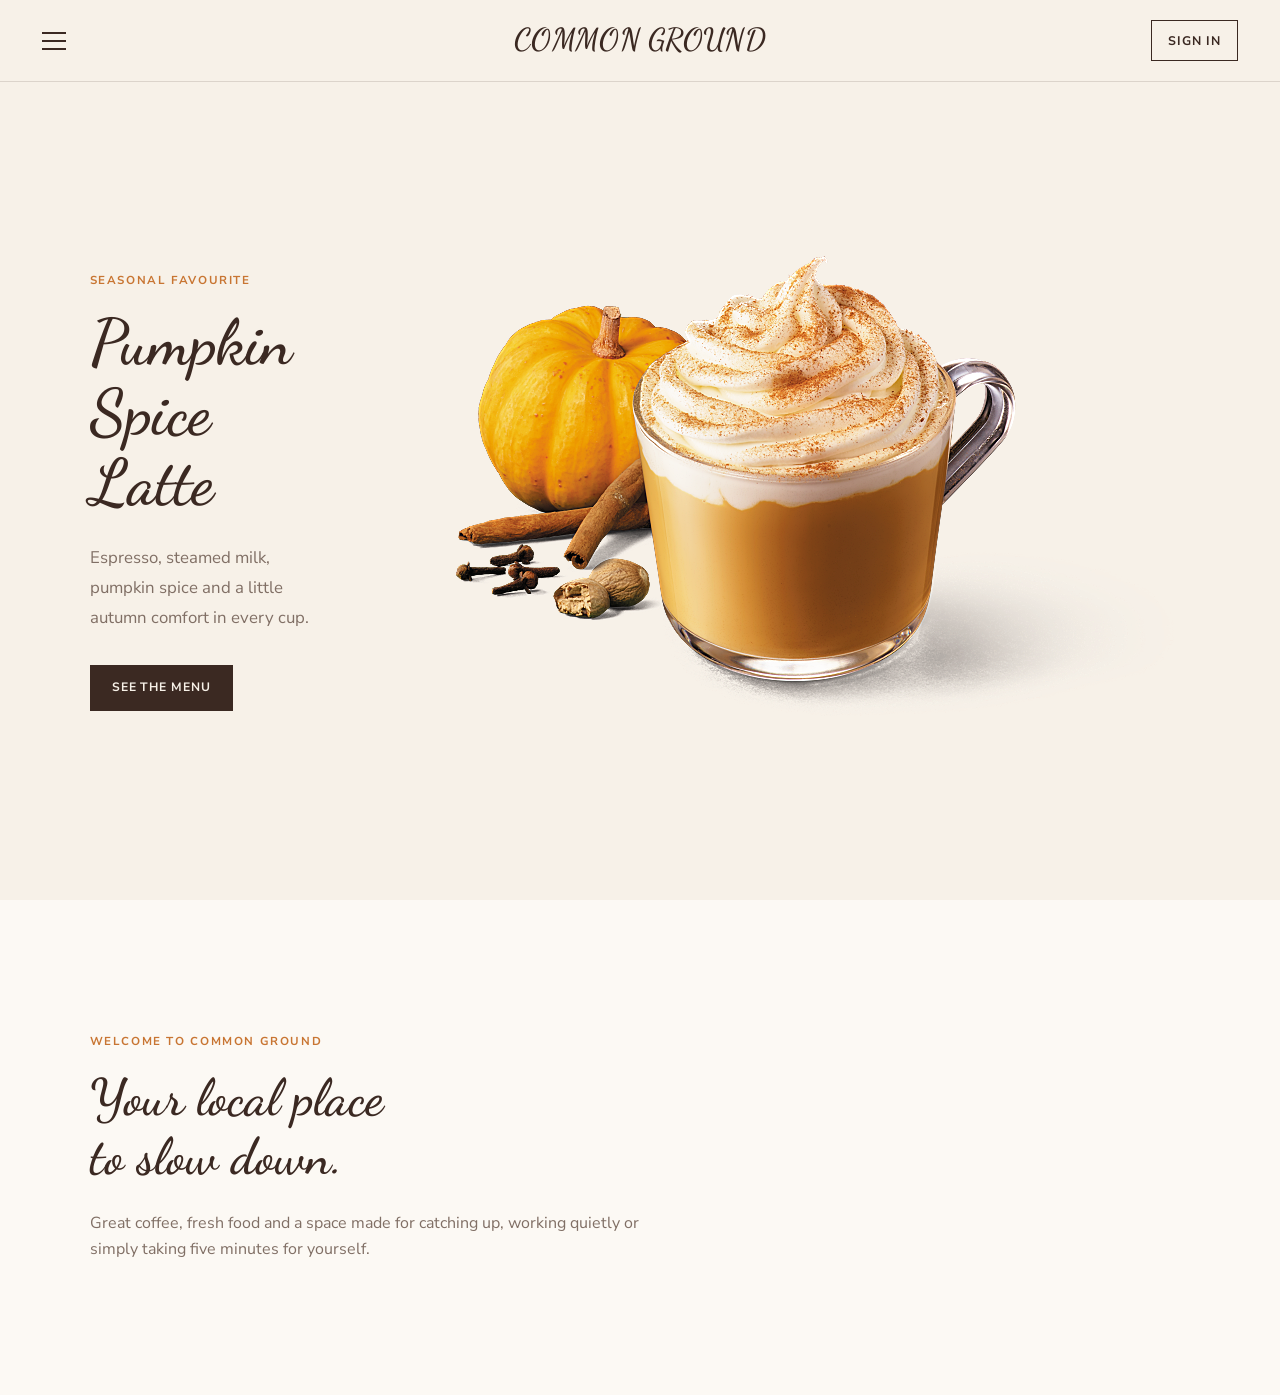
==== Demo Sites/Cafe/index.html @ a684b576 "Add files via upload" ====
<!DOCTYPE html>
<html lang="en">
<head>
    <meta charset="UTF-8">
    <meta name="viewport" content="width=device-width, initial-scale=1.0">
    <title>Common Ground — Café</title>
    <link rel="stylesheet" href="style.css">
</head>

<body>

    <!-- FIXED NAVIGATION -->
    <header class="top-bar">

        <button class="menu-button" id="menuButton" aria-label="Open menu">
            <span></span>
            <span></span>
            <span></span>
        </button>

        <a href="index.html" class="logo">
            COMMON GROUND
        </a>

        <a href="signin.html" class="signin-button" id="accountButton">
            SIGN IN
        </a>

    </header>


    <!-- SLIDE-OUT MENU -->
    <aside class="side-menu" id="sideMenu">

        <button class="close-menu" id="closeMenu">
            ×
        </button>

        <p class="menu-label">COMMON GROUND</p>

        <nav>
            <a href="index.html">Home</a>
            <a href="menu.html">Menu</a>
            <a href="about.html">About</a>
            <a href="contact.html">Contact</a>
        </nav>

        <div class="menu-footer">
            <a href="signin.html">Sign in</a>
            <a href="signup.html">Create an account</a>
        </div>

    </aside>


    <!-- DARK OVERLAY -->
    <div class="menu-overlay" id="menuOverlay"></div>


    <!-- HERO -->
    <main>

        <section class="hero">

            <div class="hero-content">

                <p class="eyebrow">SEASONAL FAVOURITE</p>

                <h1>
                    Pumpkin Spice Latte
                </h1>

                <p class="hero-description">
                    Espresso, steamed milk, pumpkin spice and a little
                    autumn comfort in every cup.
                </p>

                <a href="menu.html" class="primary-button">
                    SEE THE MENU
                </a>

            </div>


            <!-- IMAGE PLACEHOLDER -->
            <div class="hero-image">

                <img
                    src="Assets/pumpkin-spice-latte.png"
                    alt="Pumpkin Spice Latte"
                >
            
            </div>

        </section>


        <!-- SMALL SECOND SECTION -->
        <section class="intro">

            <p class="eyebrow">WELCOME TO COMMON GROUND</p>

            <h2>
                Your local place<br>
                to slow down.
            </h2>

            <p>
                Great coffee, fresh food and a space made for
                catching up, working quietly or simply taking
                five minutes for yourself.
            </p>

        </section>

    </main>
    <button class="westweb-return" id="westwebReturn">
        ← WESTWEB
    </button>

    <script src="script.js"></script>

</body>
</html>
---- Demo Sites/Cafe/style.css ----
@import url('https://fonts.googleapis.com/css2?family=Dancing+Script:wght@500;600;700&family=Nunito+Sans:wght@400;500;600;700&display=swap');

:root {
    --cream: #f7f1e8;
    --cream-light: #fcf9f4;
    --coffee: #3b2922;
    --coffee-light: #65483a;
    --caramel: #b98252;
    --pumpkin: #c87532;
    --text: #33251f;
    --muted: #806f65;
    --border: rgba(59, 41, 34, 0.14);
}

* {
    margin: 0;
    padding: 0;
    box-sizing: border-box;
}

html {
    scroll-behavior: smooth;
}

body {
    background: var(--cream);
    color: var(--text);
    font-family: 'Nunito Sans', sans-serif;
    line-height: 1.6;
}

/* =========================
   TOP BAR
========================= */

.top-bar {
    position: fixed;
    top: 0;
    left: 0;
    width: 100%;
    height: 82px;
    padding: 0 42px;

    display: flex;
    align-items: center;
    justify-content: space-between;

    background: rgba(247, 241, 232, 0.94);
    backdrop-filter: blur(12px);

    border-bottom: 1px solid var(--border);

    z-index: 1000;
}

/* MENU BUTTON */

.menu-button {
    width: 42px;
    height: 42px;

    border: none;
    background: transparent;

    display: flex;
    flex-direction: column;
    justify-content: center;
    gap: 6px;

    cursor: pointer;
}

.menu-button span {
    display: block;
    width: 24px;
    height: 2px;

    background: var(--coffee);

    transition: transform 0.25s ease;
}

/* LOGO */

.logo {
    position: absolute;
    left: 50%;
    transform: translateX(-50%);

    color: var(--coffee);
    text-decoration: none;

    font-family: 'Dancing Script', cursive;
    font-size: 1.9rem;
    font-weight: 600;
    letter-spacing: 0.01em;
}

/* SIGN IN */

.signin-button {
    color: var(--coffee);
    text-decoration: none;

    font-size: 0.78rem;
    font-weight: 700;
    letter-spacing: 0.08em;

    padding: 10px 16px;

    border: 1px solid var(--coffee);

    transition: all 0.25s ease;
}

.signin-button:hover {
    background: var(--coffee);
    color: var(--cream);
}


/* =========================
   SIDE MENU
========================= */

.side-menu {
    position: fixed;
    top: 0;
    left: 0;

    width: min(380px, 85vw);
    height: 100vh;

    background: var(--coffee);
    color: var(--cream);

    padding: 36px 42px;

    transform: translateX(-100%);
    transition: transform 0.4s cubic-bezier(0.77, 0, 0.18, 1);

    z-index: 1100;

    display: flex;
    flex-direction: column;
}

.side-menu.open {
    transform: translateX(0);
}

.close-menu {
    align-self: flex-end;

    border: none;
    background: transparent;

    color: var(--cream);

    font-size: 2rem;
    font-weight: 300;

    cursor: pointer;
}

.menu-label {
    margin-top: 50px;
    margin-bottom: 35px;

    color: #cbb9ab;

    font-size: 0.7rem;
    font-weight: 700;
    letter-spacing: 0.16em;
}

.side-menu nav {
    display: flex;
    flex-direction: column;
}

.side-menu nav a {
    padding: 13px 0;

    color: var(--cream);
    text-decoration: none;

    font-family: 'Dancing Script', cursive;
    font-size: 1.8rem;
    font-weight: 600;

    border-bottom: 1px solid rgba(247, 241, 232, 0.1);

    transition: color 0.2s ease;
}

.side-menu nav a:hover {
    color: #dca36e;
}

.menu-footer {
    margin-top: auto;

    display: flex;
    flex-direction: column;
    gap: 12px;
}

.menu-footer a {
    color: #cbb9ab;
    text-decoration: none;

    font-size: 0.85rem;
    font-weight: 600;
}

.menu-footer a:hover {
    color: var(--cream);
}


/* =========================
   MENU OVERLAY
========================= */

.menu-overlay {
    position: fixed;
    inset: 0;

    background: rgba(32, 22, 18, 0.35);

    opacity: 0;
    visibility: hidden;

    transition: opacity 0.3s ease;

    z-index: 1050;
}

.menu-overlay.open {
    opacity: 1;
    visibility: visible;
}


/* =========================
   HERO
========================= */

main {
    padding-top: 82px;
}

.hero {
    min-height: calc(100vh - 82px);

    padding: 70px 7vw;

    display: grid;
    grid-template-columns: 1fr 0.9fr;
    align-items: center;
    gap: 70px;
}

.hero-content {
    max-width: 560px;
}

.eyebrow {
    margin-bottom: 18px;

    color: var(--pumpkin);

    font-size: 0.72rem;
    font-weight: 700;
    letter-spacing: 0.14em;
}

.hero h1 {
    max-width: 520px;

    font-family: 'Dancing Script', cursive;
    font-size: clamp(3rem, 5vw, 4.8rem);
    font-weight: 600;
    line-height: 1.1;

    color: var(--coffee);

    margin-bottom: 24px;
}

.hero-description {
    max-width: 470px;

    color: var(--muted);

    font-size: 1.05rem;
    line-height: 1.8;

    margin-bottom: 32px;
}

.primary-button {
    display: inline-block;

    padding: 13px 22px;

    background: var(--coffee);
    color: var(--cream);

    text-decoration: none;

    font-size: 0.76rem;
    font-weight: 700;
    letter-spacing: 0.08em;

    transition: background 0.25s ease;
}

.primary-button:hover {
    background: var(--pumpkin);
}


/* =========================
   IMAGE PLACEHOLDER
========================= */

.hero-image {
    width: 100%;
    height: 540px;
}

.image-placeholder {
    width: 100%;
    height: 100%;

    background: linear-gradient(
        145deg,
        #d7b394,
        #a96f48
    );

    display: flex;
    flex-direction: column;
    justify-content: flex-end;

    padding: 30px;

    color: var(--cream);
}

.image-placeholder span {
    font-family: 'Dancing Script', cursive;
    font-size: 2rem;
    font-weight: 600;
}

.image-placeholder small {
    margin-top: 5px;

    font-size: 0.65rem;
    letter-spacing: 0.1em;
    opacity: 0.75;
}


/* =========================
   INTRO
========================= */

.intro {
    min-height: 55vh;

    padding: 100px 7vw;

    background: var(--cream-light);

    display: flex;
    flex-direction: column;
    justify-content: center;
}

.intro h2 {
    max-width: 650px;

    font-family: 'Dancing Script', cursive;
    font-size: clamp(2.8rem, 4vw, 4rem);
    font-weight: 600;
    line-height: 1.15;

    color: var(--coffee);

    margin-bottom: 25px;
}

.intro > p:last-child {
    max-width: 560px;

    color: var(--muted);

    font-size: 1rem;
}


/* =========================
   MOBILE
========================= */

@media (max-width: 800px) {

    .top-bar {
        height: 70px;
        padding: 0 20px;
    }

    .logo {
        font-size: 1.6rem;
    }

    .signin-button {
        padding: 8px 11px;
        font-size: 0.68rem;
    }

    main {
        padding-top: 70px;
    }

    .hero {
        min-height: auto;

        padding: 55px 24px 70px;

        grid-template-columns: 1fr;
        gap: 45px;
    }

    .hero h1 {
        font-size: 3.5rem;
    }

    .hero-image {
        height: 400px;
    }

    .intro {
        min-height: 50vh;
        padding: 80px 24px;
    }

    .side-menu {
        padding: 28px 26px;
    }
}

/* =========================
   MENU PAGE
========================= */

.menu-page {
    padding-top: 82px;
}

.menu-heading {
    max-width: 700px;
    padding: 100px 7vw 70px;
}

.menu-heading h1 {
    font-family: 'Nunito Sans', sans-serif;
    font-size: clamp(2.8rem, 5vw, 4.5rem);
    font-weight: 600;
    line-height: 1.1;
    color: var(--coffee);
    margin-bottom: 20px;
}

.menu-heading > p:last-child {
    max-width: 500px;
    color: var(--muted);
    font-size: 1rem;
}


/* MENU SECTIONS */

.menu-section,
.coming-soon {
    padding: 60px 7vw 100px;
}

.menu-section:nth-of-type(odd) {
    background: var(--cream-light);
}

.section-heading {
    margin-bottom: 45px;
}

.section-heading h2 {
    font-family: 'Nunito Sans', sans-serif;
    font-size: 2.2rem;
    font-weight: 600;
    color: var(--coffee);
    margin-bottom: 8px;
}

.section-heading > p:last-child {
    color: var(--muted);
    font-size: 0.95rem;
}


/* MENU GRID */

.menu-grid {
    max-width: 1200px;
    display: grid;
    grid-template-columns: repeat(2, 1fr);
    gap: 45px 30px;
}


/* MENU CARD */

.menu-card {
    background: var(--cream);
    border: 1px solid var(--border);
    transition: transform 0.25s ease, box-shadow 0.25s ease;
}

.menu-card:hover {
    transform: translateY(-5px);
    box-shadow: 0 15px 35px rgba(59, 41, 34, 0.08);
}

.menu-card.featured {
    border-color: rgba(200, 117, 50, 0.4);
}


/* IMAGE */

.menu-image {
    width: 100%;
    height: 280px;

    display: flex;
    align-items: center;
    justify-content: center;

    background: var(--cream-light);
    overflow: hidden;
}

.menu-image img {
    width: 80%;
    height: 80%;
    object-fit: contain;

    transition: transform 0.3s ease;
}

.menu-card:hover .menu-image img {
    transform: scale(1.04);
}


/* INFO */

.menu-info {
    padding: 24px 26px 28px;
}

.menu-title {
    display: flex;
    align-items: baseline;
    justify-content: space-between;
    gap: 20px;

    margin-bottom: 8px;
}

.menu-title h3 {
    font-family: 'Nunito Sans', sans-serif;
    font-size: 1.2rem;
    font-weight: 700;
    color: var(--coffee);
}

.menu-title span {
    color: var(--coffee-light);
    font-size: 0.95rem;
    font-weight: 700;
    white-space: nowrap;
}

.menu-info p {
    color: var(--muted);
    font-size: 0.9rem;
    line-height: 1.6;
}

.seasonal {
    display: inline-block;
    margin-top: 14px;

    color: var(--pumpkin);
    font-size: 0.65rem;
    font-weight: 700;
    letter-spacing: 0.12em;
}


/* COMING SOON */

.coming-soon {
    background: var(--coffee);
}

.coming-soon .section-heading h2 {
    color: var(--cream);
}

.coming-soon .section-heading > p:last-child {
    color: #cbb9ab;
}

.mystery-grid {
    max-width: 1200px;

    display: grid;
    grid-template-columns: repeat(3, 1fr);
    gap: 25px;
}

.mystery-card {
    min-height: 280px;

    background: #080808;

    display: flex;
    flex-direction: column;
    align-items: center;
    justify-content: center;

    border: 1px solid rgba(247, 241, 232, 0.08);

    transition:
        transform 0.25s ease,
        border-color 0.25s ease;
}

.mystery-card:hover {
    transform: translateY(-5px);
    border-color: rgba(247, 241, 232, 0.25);
}

.mystery-card span {
    color: #ffffff;
    font-family: 'Nunito Sans', sans-serif;
    font-size: 5rem;
    font-weight: 300;
    line-height: 1;
}

.mystery-card small {
    margin-top: 25px;

    color: #777777;

    font-size: 0.85rem;
    font-weight: 700;
    letter-spacing: 0.08em;
}


/* MENU MOBILE */

@media (max-width: 800px) {

    .menu-page {
        padding-top: 70px;
    }

    .menu-heading {
        padding: 75px 24px 50px;
    }

    .menu-heading h1 {
        font-size: 3rem;
    }

    .menu-section,
    .coming-soon {
        padding: 55px 24px 75px;
    }

    .menu-grid {
        grid-template-columns: 1fr;
        gap: 30px;
    }

    .menu-image {
        height: 250px;
    }

    .mystery-grid {
        grid-template-columns: 1fr;
        gap: 20px;
    }

    .mystery-card {
        min-height: 220px;
    }
}

/* =========================
   PROFILE
========================= */

.profile-page {
    min-height: 100vh;
    padding: 150px 24px 80px;

    display: flex;
    justify-content: center;
    align-items: flex-start;
}

.profile-card {
    width: min(600px, 100%);

    padding: 55px;

    background: var(--cream-light);
    border: 1px solid var(--border);

    text-align: center;
}

.profile-avatar {
    width: 72px;
    height: 72px;

    margin: 0 auto 30px;

    display: flex;
    align-items: center;
    justify-content: center;

    border-radius: 50%;

    background: var(--coffee);
    color: var(--cream);

    font-size: 2rem;
}

.profile-card h1 {
    font-family: 'Nunito Sans', sans-serif;
    font-size: clamp(2.2rem, 5vw, 3.5rem);
    font-weight: 600;
    line-height: 1.1;

    color: var(--coffee);

    margin-bottom: 18px;
}

.profile-card > p:not(.eyebrow) {
    color: var(--muted);
}

.profile-details {
    margin: 40px 0;

    border-top: 1px solid var(--border);
    border-bottom: 1px solid var(--border);
}

.profile-details div {
    padding: 20px 0;

    display: flex;
    justify-content: space-between;
    align-items: center;

    text-align: left;
}

.profile-details div + div {
    border-top: 1px solid var(--border);
}

.profile-details span {
    color: var(--muted);

    font-size: 0.7rem;
    font-weight: 700;
    letter-spacing: 0.1em;
}

.profile-details strong {
    color: var(--coffee);
    font-size: 0.9rem;
}

.signout-button {
    padding: 13px 24px;

    background: transparent;
    color: var(--coffee);

    border: 1px solid var(--coffee);

    font-family: 'Nunito Sans', sans-serif;
    font-size: 0.75rem;
    font-weight: 700;
    letter-spacing: 0.08em;

    cursor: pointer;

    transition: all 0.25s ease;
}

.signout-button:hover {
    background: var(--coffee);
    color: var(--cream);
}


/* PROFILE ICON */

.profile-icon {
    width: 40px;
    height: 40px;

    padding: 0;

    display: flex;
    align-items: center;
    justify-content: center;

    border-radius: 50%;

    font-size: 1.15rem;
    line-height: 1;
}


/* MOBILE */

@media (max-width: 800px) {

    .profile-page {
        padding-top: 120px;
    }

    .profile-card {
        padding: 40px 25px;
    }

    .profile-details div {
        gap: 20px;
    }

}

/* =========================
   ABOUT PAGE
========================= */

.about-page {
    padding-top: 82px;
}

.about-hero {
    padding: 110px 7vw 120px;
    max-width: 900px;
}

.about-hero h1 {
    font-family: 'Nunito Sans', sans-serif;
    font-size: clamp(3rem, 6vw, 5rem);
    font-weight: 600;
    line-height: 1.05;
    color: var(--coffee);
    margin-bottom: 28px;
}

.about-hero > p:last-child {
    max-width: 580px;
    color: var(--muted);
    font-size: 1.1rem;
    line-height: 1.8;
}

.about-story {
    padding: 100px 7vw;
    background: var(--cream-light);

    display: grid;
    grid-template-columns: 0.8fr 1fr;
    gap: 100px;
}

.about-story h2 {
    font-family: 'Nunito Sans', sans-serif;
    font-size: 2.3rem;
    font-weight: 600;
    color: var(--coffee);
}

.about-text {
    max-width: 600px;
}

.about-text p {
    color: var(--muted);
    margin-bottom: 25px;
    line-height: 1.8;
}

.about-values {
    padding: 100px 7vw;

    display: grid;
    grid-template-columns: repeat(3, 1fr);
    gap: 25px;
}

.value-card {
    padding: 35px;
    border: 1px solid var(--border);
    background: var(--cream-light);
}

.value-card span {
    color: var(--pumpkin);
    font-size: 0.7rem;
    font-weight: 700;
    letter-spacing: 0.1em;
}

.value-card h3 {
    margin: 35px 0 12px;

    color: var(--coffee);

    font-size: 1.1rem;
    font-weight: 700;
}

.value-card p {
    color: var(--muted);
    font-size: 0.9rem;
    line-height: 1.7;
}


/* =========================
   CONTACT PAGE
========================= */

.contact-page {
    padding-top: 82px;
}

.contact-heading {
    padding: 100px 7vw 80px;
    max-width: 850px;
}

.contact-heading h1 {
    font-family: 'Nunito Sans', sans-serif;
    font-size: clamp(3rem, 6vw, 5rem);
    font-weight: 600;
    line-height: 1.05;
    color: var(--coffee);
    margin-bottom: 25px;
}

.contact-heading > p:last-child {
    max-width: 550px;
    color: var(--muted);
    line-height: 1.8;
}

.contact-content {
    padding: 90px 7vw 110px;
    background: var(--cream-light);

    display: grid;
    grid-template-columns: 0.8fr 1fr;
    gap: 100px;
}

.contact-details {
    display: flex;
    flex-direction: column;
    gap: 35px;
}

.contact-details div {
    display: flex;
    flex-direction: column;
}

.contact-details span {
    color: var(--pumpkin);
    font-size: 0.68rem;
    font-weight: 700;
    letter-spacing: 0.12em;
    margin-bottom: 8px;
}

.contact-details strong {
    color: var(--coffee);
    font-size: 1rem;
}

.contact-details p {
    color: var(--muted);
    font-size: 0.9rem;
}

.contact-form {
    display: flex;
    flex-direction: column;
}

.contact-form label,
.auth-card label {
    color: var(--coffee);
    font-size: 0.8rem;
    font-weight: 700;
    margin-bottom: 8px;
}

.contact-form input,
.contact-form textarea,
.auth-card input {
    width: 100%;
    padding: 14px 15px;

    background: var(--cream);

    border: 1px solid var(--border);

    color: var(--text);

    font-family: 'Nunito Sans', sans-serif;
    font-size: 0.9rem;

    outline: none;

    margin-bottom: 22px;
}

.contact-form textarea {
    resize: vertical;
}

.contact-form input:focus,
.contact-form textarea:focus,
.auth-card input:focus {
    border-color: var(--caramel);
}

.form-success {
    display: none;
    margin-top: 15px;
    color: var(--coffee-light);
    font-size: 0.85rem;
}

.form-success.show {
    display: block;
}


/* =========================
   AUTH PAGES
========================= */

.auth-page {
    min-height: 100vh;
    padding: 150px 24px 80px;

    display: flex;
    justify-content: center;
    align-items: flex-start;
}

.auth-card {
    width: min(500px, 100%);
    padding: 50px;

    background: var(--cream-light);
    border: 1px solid var(--border);
}

.auth-card h1 {
    font-family: 'Nunito Sans', sans-serif;
    font-size: 3rem;
    font-weight: 600;
    color: var(--coffee);
    margin-bottom: 12px;
}

.auth-description {
    color: var(--muted);
    font-size: 0.9rem;
    margin-bottom: 35px;
}

.auth-card form {
    display: flex;
    flex-direction: column;
}

.auth-card .primary-button {
    border: none;
    cursor: pointer;
    margin-top: 5px;
}

.auth-switch {
    margin-top: 28px;
    color: var(--muted);
    font-size: 0.85rem;
}

.auth-switch a {
    color: var(--coffee);
    font-weight: 700;
}


/* =========================
   RESPONSIVE
========================= */

@media (max-width: 800px) {

    .about-page,
    .contact-page {
        padding-top: 70px;
    }

    .about-hero,
    .contact-heading {
        padding: 75px 24px 65px;
    }

    .about-story,
    .contact-content {
        grid-template-columns: 1fr;
        gap: 55px;
        padding: 75px 24px;
    }

    .about-values {
        grid-template-columns: 1fr;
        padding: 70px 24px;
    }

    .auth-page {
        padding-top: 120px;
    }

    .auth-card {
        padding: 38px 25px;
    }

    .auth-card h1 {
        font-size: 2.5rem;
    }
}

/* =========================
   WESTWEB RETURN BUTTON
========================= */

.westweb-return {
    position: fixed;
    right: 30px;
    bottom: 30px;

    padding: 14px 20px;

    background: var(--coffee);
    color: var(--cream);

    border: none;

    font-family: 'Nunito Sans', sans-serif;
    font-size: 0.75rem;
    font-weight: 700;
    letter-spacing: 0.08em;

    cursor: pointer;

    opacity: 0;
    visibility: hidden;

    transform: translateY(15px);

    transition:
        opacity 0.3s ease,
        transform 0.3s ease,
        visibility 0.3s ease,
        background 0.2s ease;

    z-index: 1000;
}

.westweb-return.show {
    opacity: 1;
    visibility: visible;
    transform: translateY(0);
}

.westweb-return:hover {
    background: var(--pumpkin);
}

@media (max-width: 700px) {

    .westweb-return {
        right: 20px;
        bottom: 20px;
    }

}
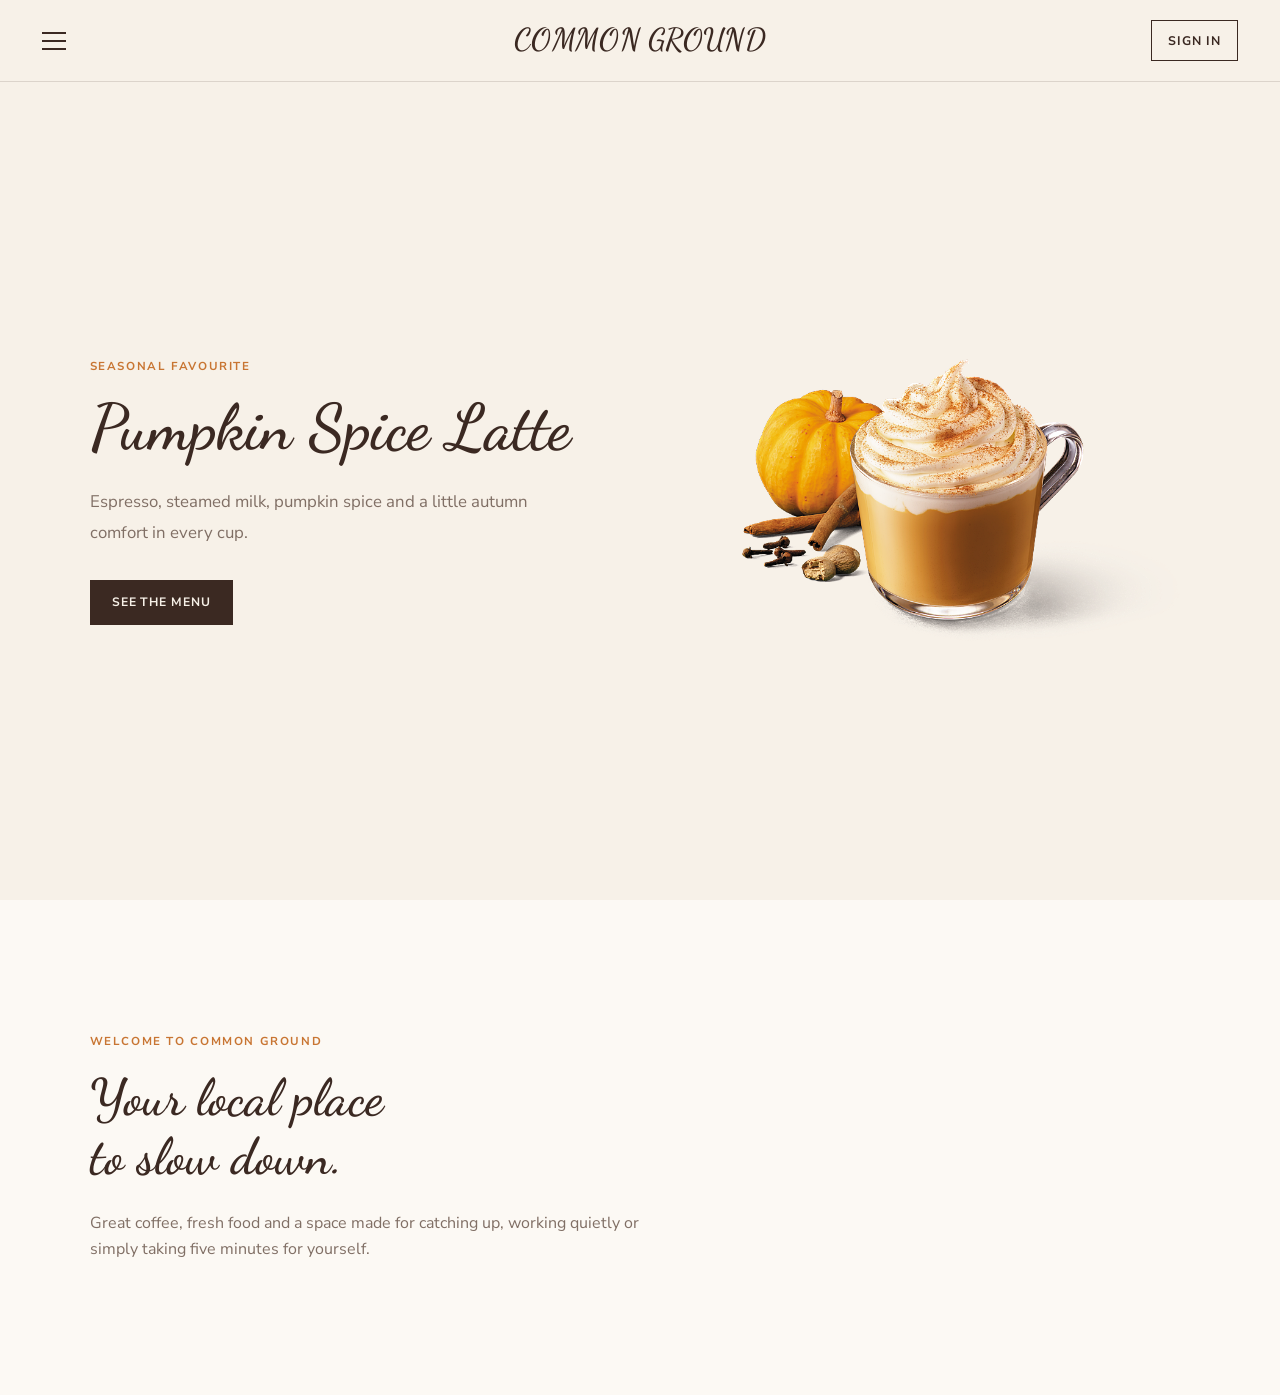
==== commit 7c61cb39: "Update index.html" ====
--- a/Demo Sites/Cafe/index.html
+++ b/Demo Sites/Cafe/index.html
@@ -4,6 +4,7 @@
     <meta charset="UTF-8">
     <meta name="viewport" content="width=device-width, initial-scale=1.0">
     <title>Common Ground — Café</title>
+    <link rel="icon" href="data:image/svg+xml,<svg xmlns=%22http://www.w3.org/2000/svg%22 viewBox=%220 0 100 100%22><text y=%22.9em%22 font-size=%2290%22>☕</text></svg>">
     <link rel="stylesheet" href="style.css">
 </head>
 
@@ -121,4 +122,4 @@
     <script src="script.js"></script>
 
 </body>
-</html>+</html>
--- a/Demo Sites/Cafe/style.css
+++ b/Demo Sites/Cafe/style.css
@@ -329,6 +329,18 @@
 .hero-image {
     width: 100%;
     height: 540px;
+    min-width: 0;
+    display: flex;
+    align-items: center;
+    justify-content: center;
+}
+
+.hero-image img {
+    max-width: 100%;
+    max-height: 100%;
+    width: auto;
+    height: auto;
+    object-fit: contain;
 }
 
 .image-placeholder {
@@ -427,12 +439,10 @@
         padding-top: 70px;
     }
 
-    .hero {
+       .hero {
         min-height: auto;
-
         padding: 55px 24px 70px;
-
-        grid-template-columns: 1fr;
+        grid-template-columns: minmax(0, 1fr);
         gap: 45px;
     }
 
@@ -1234,4 +1244,4 @@
         bottom: 20px;
     }
 
-}+}
